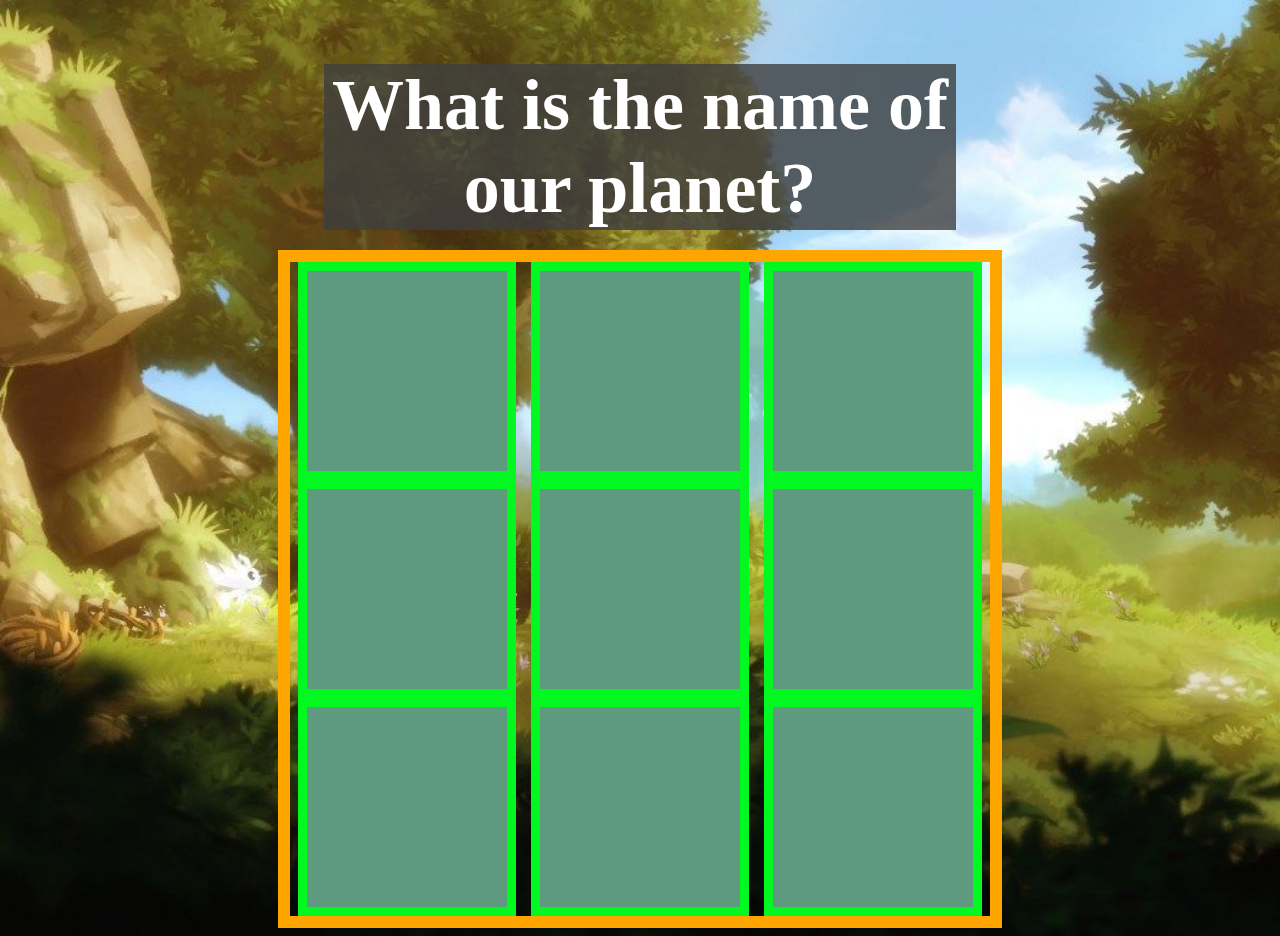
==== game.html @ cf01a5f8 "Put html for game in game.html" ====
<!DOCTYPE html>
<html lang="en">
<head>
  <meta charset="UTF-8">
  <meta http-equiv="X-UA-Compatible" content="IE=edge">
  <meta name="viewport" content="width=device-width, initial-scale=1.0">
  <link href="style.css" rel="stylesheet">
  <link rel="preconnect" href="https://fonts.googleapis.com">
  <link rel="preconnect" href="https://fonts.gstatic.com" crossorigin>
  <link href="https://fonts.googleapis.com/css2?family=Unica+One&display=swap" rel="stylesheet">
  <title>Whack a Fact</title>
</head>
<body class="background">
  <div id="game-elements">
    <h2 id="question">What is the name of our planet?</h2>
    <div id="timer"></div>
    <div class="boxes" style="width: 700px; border: 12px solid orange; margin: auto; display: flex; flex-flow: row wrap; place-content: space-around;">
      <div id="smallbox0"></div>
      <div id="smallbox1"></div>
      <div id="smallbox2"></div>
      <div id="smallbox3"></div>
      <div id="smallbox4"></div>
      <div id="smallbox5"></div>
      <div id="smallbox6"></div>
      <div id="smallbox7"></div>
      <div id="smallbox8"></div>
    </div>
  </div>
</body>
<script src ="/script/game.js"></script>
</html>
---- style.css ----
.background {
  background-color: black;
  margin-top: 5%;
  background-image: url(./images/forest.jpg);
  height:200%;
  background-position: center;
  background-repeat: no-repeat;
  background-size: cover;  
}

/************
MAIN MENU  
************/

#intro-screen {
  z-index: 999;
}

/* Game title */
h1 {
  /* color: #f89c54; */
  font-family: 'Unica One', cursive;
  text-align: center;
  font-size: 144px;
  margin: 2%;

  /* background: -webkit-linear-gradient(rgb(120, 224, 134), rgb(95, 95, 95)); */
  background: -webkit-linear-gradient(rgb(3, 247, 32), rgba(245, 111, 2, 0.856));
  -webkit-background-clip: text;
  -webkit-text-fill-color: transparent;
}
#logo {
  display: block;
  margin-left: auto;
  margin-right: auto;
  width:30%;
}
.intro-buttons {
  display:flex;
  width:400px;
  height:500px;
  margin:auto;
  flex-direction: column;
  justify-content:flex-start;
}
.intro-buttons button {
  /* width: 100px; */
  margin: 0 10px 0 10px;
  height: 55px;
  line-height: 55px;
  width: 300px;
  /* border: 9px solid hotpink; */
  font-size: 36px;
  color: white;
  background-color: rgb(62, 63, 63);
  opacity:0.8;
  text-align: center;
  display: flex;
  justify-content: center;
  margin-bottom: 25%;
}
.intro-buttons a {
  text-decoration:none;
}

/********
GAME AREA
********/

/* Question */
/* For cloud text: https://codepen.io/CameronFitzwilliam/pen/pamobO */
h2 {
  color: white;
  text-align: center; 
  font-size: 72px; 
  margin: auto;
  margin-top: 5%;
  background-color: rgb(62, 63, 63,0.8);
  width: 50%;
}
.boxes div {
  height: 200px;
  width: 200px;
  border: 9px solid rgb(3, 247, 32);
  font-size: 36px;
  color: white;
  background-color: rgb(95, 154, 128);
  text-align: center;
}

#menu {
  display: flex;
  flex-wrap: wrap;
  width: 300px;
  margin: auto;
}

#timer {
  /* color : #89CFF0; */
  color:rgb(221, 216, 216);
  background-color: rgb(62, 63, 63,0.8);
  font-size: 48px;
  font-weight: bold;

  text-align:center;
  margin: auto;
  width: 50%;
  /* padding: 10px; */
  margin-bottom:10px;
  margin-top: 20px;
}


.instruction-message {
  background-color:white;
  display:flex;
  justify-content:space-around;
  width:300px;
  margin:auto;
}
.instruction-message * {
  
  text-decoration-color: blue;
}
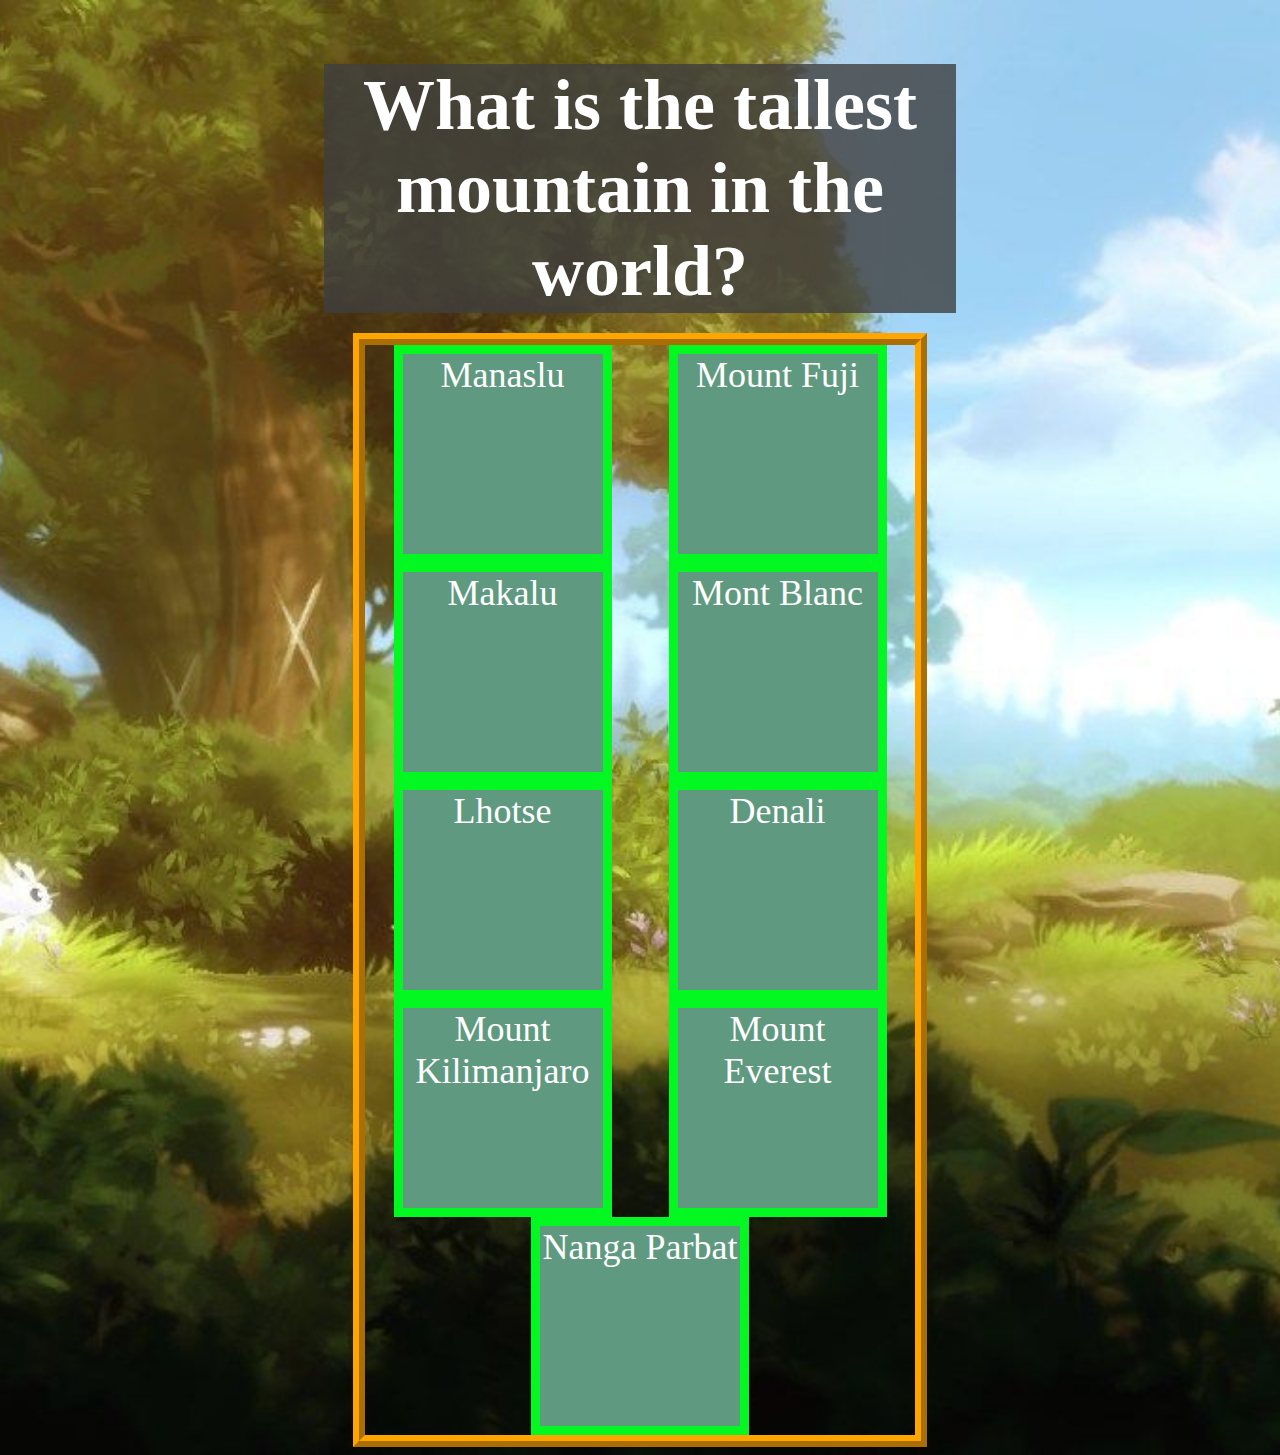
==== commit d92517ca: "adjusted border style and size  for boxes container" ====
--- a/game.html
+++ b/game.html
@@ -14,7 +14,7 @@
   <div id="game-elements">
     <h2 id="question">What is the name of our planet?</h2>
     <div id="timer"></div>
-    <div class="boxes" style="width: 700px; border: 12px solid orange; margin: auto; display: flex; flex-flow: row wrap; place-content: space-around;">
+    <div id="test" class="boxes" style="width: 550px; border: 12px ridge orange; margin: auto; display: flex; flex-flow: row wrap; place-content: space-around;">
       <div id="smallbox0"></div>
       <div id="smallbox1"></div>
       <div id="smallbox2"></div>
--- a/style.css
+++ b/style.css
@@ -1,18 +1,19 @@
 .background {
   background-color: black;
-  margin-top: 5%;
   background-image: url(./images/forest.jpg);
   height:200%;
+  margin-top: 5%;
   background-position: center;
   background-repeat: no-repeat;
   background-size: cover;  
+  cursor: url("./images/hammer.png"), default;
 }
 
 /************
 MAIN MENU  
 ************/
 
-#intro-screen {
+#main-menu {
   z-index: 999;
 }
 
@@ -35,7 +36,7 @@
   margin-right: auto;
   width:30%;
 }
-.intro-buttons {
+.menu-buttons {
   display:flex;
   width:400px;
   height:500px;
@@ -43,7 +44,7 @@
   flex-direction: column;
   justify-content:flex-start;
 }
-.intro-buttons button {
+.menu-buttons button {
   /* width: 100px; */
   margin: 0 10px 0 10px;
   height: 55px;
@@ -59,7 +60,7 @@
   justify-content: center;
   margin-bottom: 25%;
 }
-.intro-buttons a {
+.menu-buttons a {
   text-decoration:none;
 }
 
@@ -73,6 +74,7 @@
   color: white;
   text-align: center; 
   font-size: 72px; 
+  margin: 1%;
   margin: auto;
   margin-top: 5%;
   background-color: rgb(62, 63, 63,0.8);
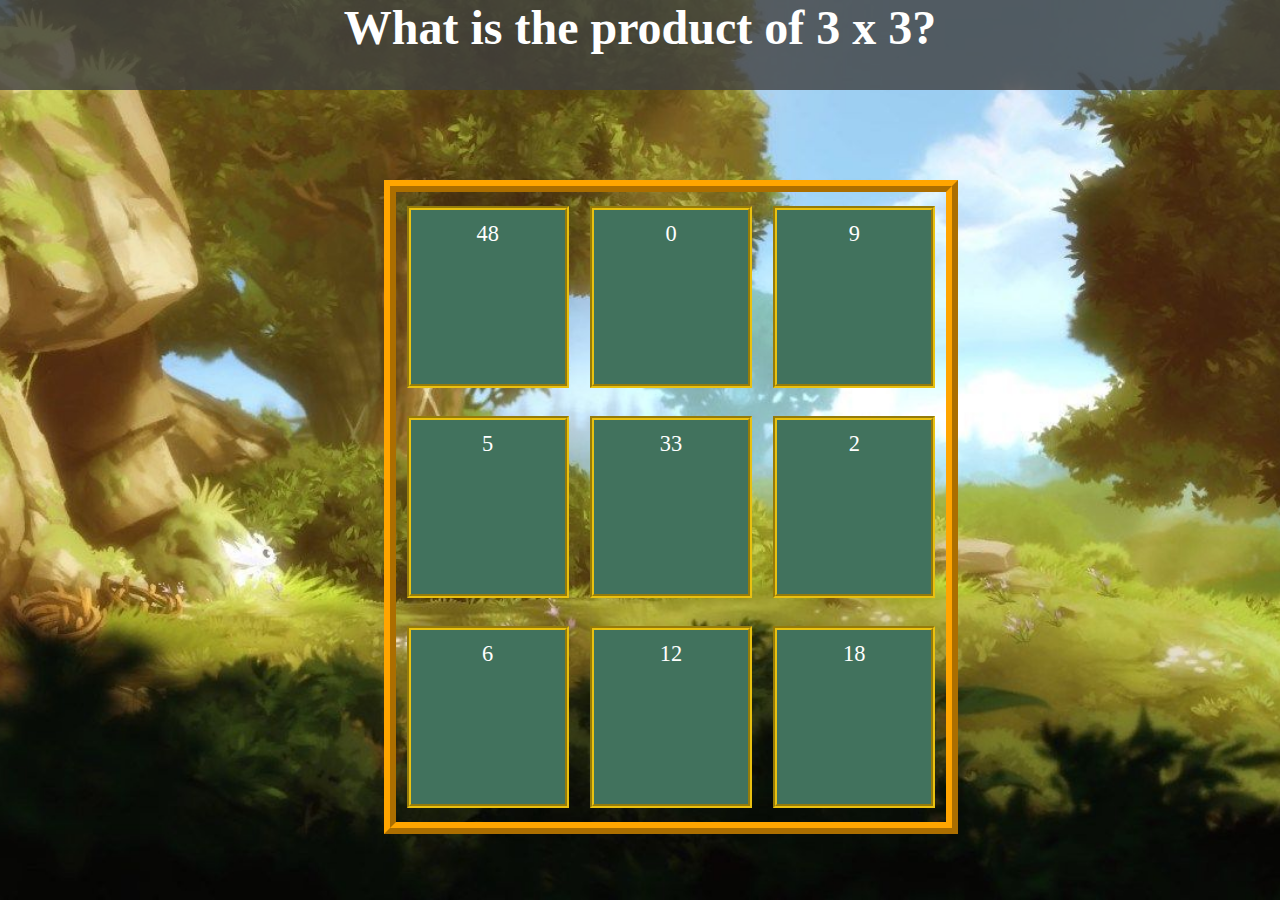
==== commit 276f410a: "Add div ID for game page" ====
--- a/game.html
+++ b/game.html
@@ -11,21 +11,23 @@
   <title>Whack a Fact</title>
 </head>
 <body class="background">
-  <div id="game-elements">
-    <h2 id="question">What is the name of our planet?</h2>
-    <div id="timer"></div>
-    <div id="test" class="boxes" style="width: 550px; border: 12px ridge orange; margin: auto; display: flex; flex-flow: row wrap; place-content: space-around;">
-      <div id="smallbox0"></div>
-      <div id="smallbox1"></div>
-      <div id="smallbox2"></div>
-      <div id="smallbox3"></div>
-      <div id="smallbox4"></div>
-      <div id="smallbox5"></div>
-      <div id="smallbox6"></div>
-      <div id="smallbox7"></div>
-      <div id="smallbox8"></div>
+  <div id="game-page">
+    <div id="game-elements">
+      <h2 id="question">What is the name of our planet?</h2>
+      <div id="timer"></div>
+      <div id="test" class="boxes" style="width: 550px; border: 12px ridge orange; margin: auto; display: flex; flex-flow: row wrap; place-content: space-around;">
+        <div id="smallbox0"></div>
+        <div id="smallbox1"></div>
+        <div id="smallbox2"></div>
+        <div id="smallbox3"></div>
+        <div id="smallbox4"></div>
+        <div id="smallbox5"></div>
+        <div id="smallbox6"></div>
+        <div id="smallbox7"></div>
+        <div id="smallbox8"></div>
+      </div>
     </div>
   </div>
 </body>
 <script src ="/script/game.js"></script>
-</html>+</html>
--- a/style.css
+++ b/style.css
@@ -1,11 +1,6 @@
 .background {
-  background-color: black;
-  background-image: url(./images/forest.jpg);
-  height:200%;
-  margin-top: 5%;
-  background-position: center;
-  background-repeat: no-repeat;
-  background-size: cover;  
+  background: url(images/forest.jpg) no-repeat center center fixed;
+  background-size: cover;
   cursor: url("./images/hammer.png"), default;
 }
 
@@ -22,9 +17,9 @@
   /* color: #f89c54; */
   font-family: 'Unica One', cursive;
   text-align: center;
-  font-size: 144px;
+  font-size: 750%;
   margin: 2%;
-
+  margin-bottom: 7.5%;
   /* background: -webkit-linear-gradient(rgb(120, 224, 134), rgb(95, 95, 95)); */
   background: -webkit-linear-gradient(rgb(3, 247, 32), rgba(245, 111, 2, 0.856));
   -webkit-background-clip: text;
@@ -38,30 +33,31 @@
 }
 .menu-buttons {
   display:flex;
-  width:400px;
-  height:500px;
+  width:100%;
+
   margin:auto;
   flex-direction: column;
-  justify-content:flex-start;
+  justify-content:center;
 }
 .menu-buttons button {
   /* width: 100px; */
-  margin: 0 10px 0 10px;
-  height: 55px;
-  line-height: 55px;
-  width: 300px;
+  margin: auto;
+  height: 5%;
+  /* line-height: 55px; */
+  width: 7.5em;
   /* border: 9px solid hotpink; */
-  font-size: 36px;
+  font-size: 225%;
   color: white;
   background-color: rgb(62, 63, 63);
   opacity:0.8;
   text-align: center;
   display: flex;
   justify-content: center;
-  margin-bottom: 25%;
+  margin-bottom: 6.25%;
 }
 .menu-buttons a {
   text-decoration:none;
+  cursor: url("./images/hammer.png"), default;
 }
 
 /********
@@ -73,22 +69,37 @@
 h2 {
   color: white;
   text-align: center; 
-  font-size: 72px; 
-  margin: 1%;
+  font-size: 48px; 
   margin: auto;
-  margin-top: 5%;
+  position: absolute;
+  top: 0;
+  left: 0;
   background-color: rgb(62, 63, 63,0.8);
-  width: 50%;
+  width: 100%;
+  height: 10%;
 }
+
+.boxes {
+  position: absolute;
+  top: 20%;
+  left: 30%;
+  height: 70%;
+}
+
+
+
 .boxes div {
-  height: 200px;
-  width: 200px;
-  border: 9px solid rgb(3, 247, 32);
+  height: 24%;
+  width: 24%;
+  border: 4px groove rgb(233, 193, 16);
+  padding: 2%;
   font-size: 36px;
   color: white;
-  background-color: rgb(95, 154, 128);
+  background-color: rgb(65, 114, 93);
   text-align: center;
+  font-size: 1.75vw;
 }
+
 
 #menu {
   display: flex;
@@ -103,13 +114,35 @@
   background-color: rgb(62, 63, 63,0.8);
   font-size: 48px;
   font-weight: bold;
-
+  position: absolute;
+  left: 0;
+  top: 10%;
   text-align:center;
   margin: auto;
+  width: 100%;
+  /* padding: 20px;
+  margin-bottom:10px;
+  margin-top: 20px; */
+}
+
+#end-results  {
+  position: absolute;
+  bottom: 50%;
+  left: 25%;
+  color: white;
+  background-color: rgba(62,63,63,0.8);
+
+  margin: auto;
   width: 50%;
-  /* padding: 10px; */
-  margin-bottom:10px;
-  margin-top: 20px;
+  text-align: center;
+  font-size: 350%;
+}
+
+#end-results button {
+  background-color: rgb(62, 63, 63);
+  width: 50%;
+  color: white;
+  font-size: 75%;
 }
 
 
@@ -124,3 +157,37 @@
   
   text-decoration-color: blue;
 }
+
+/********
+Settings
+********/
+.settings-background {
+  background: url(images/forest.jpg) no-repeat center center fixed;
+  background-size: cover;
+  height:100%;
+}
+#content-box {
+  background-color:  rgb(62, 63, 63,0.8);
+  /* display:block; */
+  /* width:80%;   */
+  height:70vh;
+  border: 12px ridge orange;
+}
+
+.page-titles {
+  display:block;
+  width:100px;
+  font-size: 40px;
+  margin-left:10%;
+  color:rgb(17, 117, 47);
+  margin-bottom: 5px;
+}
+
+/*********
+Instructions
+**********/
+#instructions-message {
+  color:rgb(214, 209, 209);
+  font-size:30px;
+  margin: 0 10px 0 10px;
+}
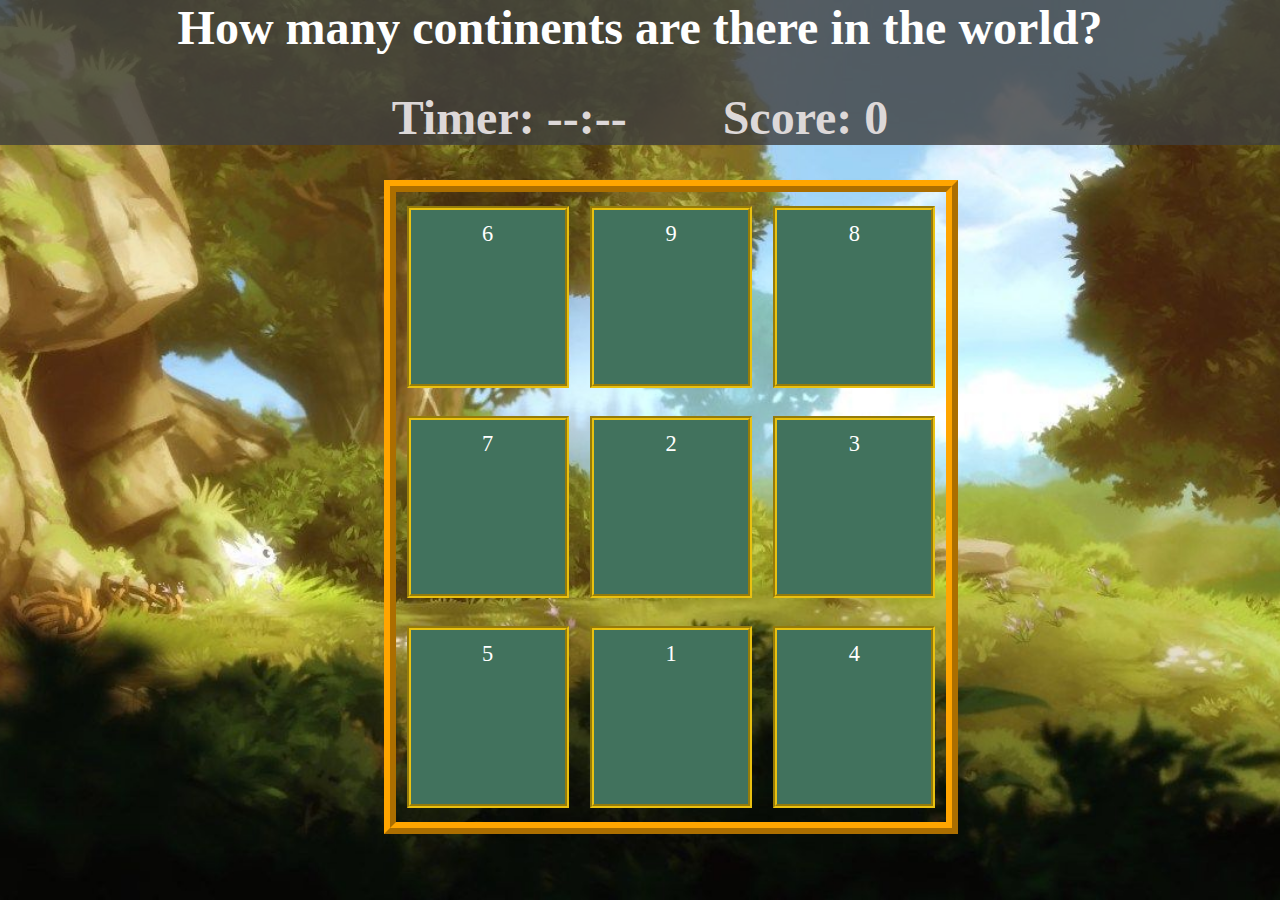
==== commit 8a01b50a: "updated timer portion of html to have default string" ====
--- a/game.html
+++ b/game.html
@@ -14,7 +14,7 @@
   <div id="game-page">
     <div id="game-elements">
       <h2 id="question">What is the name of our planet?</h2>
-      <div id="timer"></div>
+      <div id="timer">Timer: --:--&nbsp;&nbsp;&nbsp;&nbsp;&nbsp;&nbsp;&nbsp;&nbsp;Score: 0</div>
       <div id="test" class="boxes" style="width: 550px; border: 12px ridge orange; margin: auto; display: flex; flex-flow: row wrap; place-content: space-around;">
         <div id="smallbox0"></div>
         <div id="smallbox1"></div>
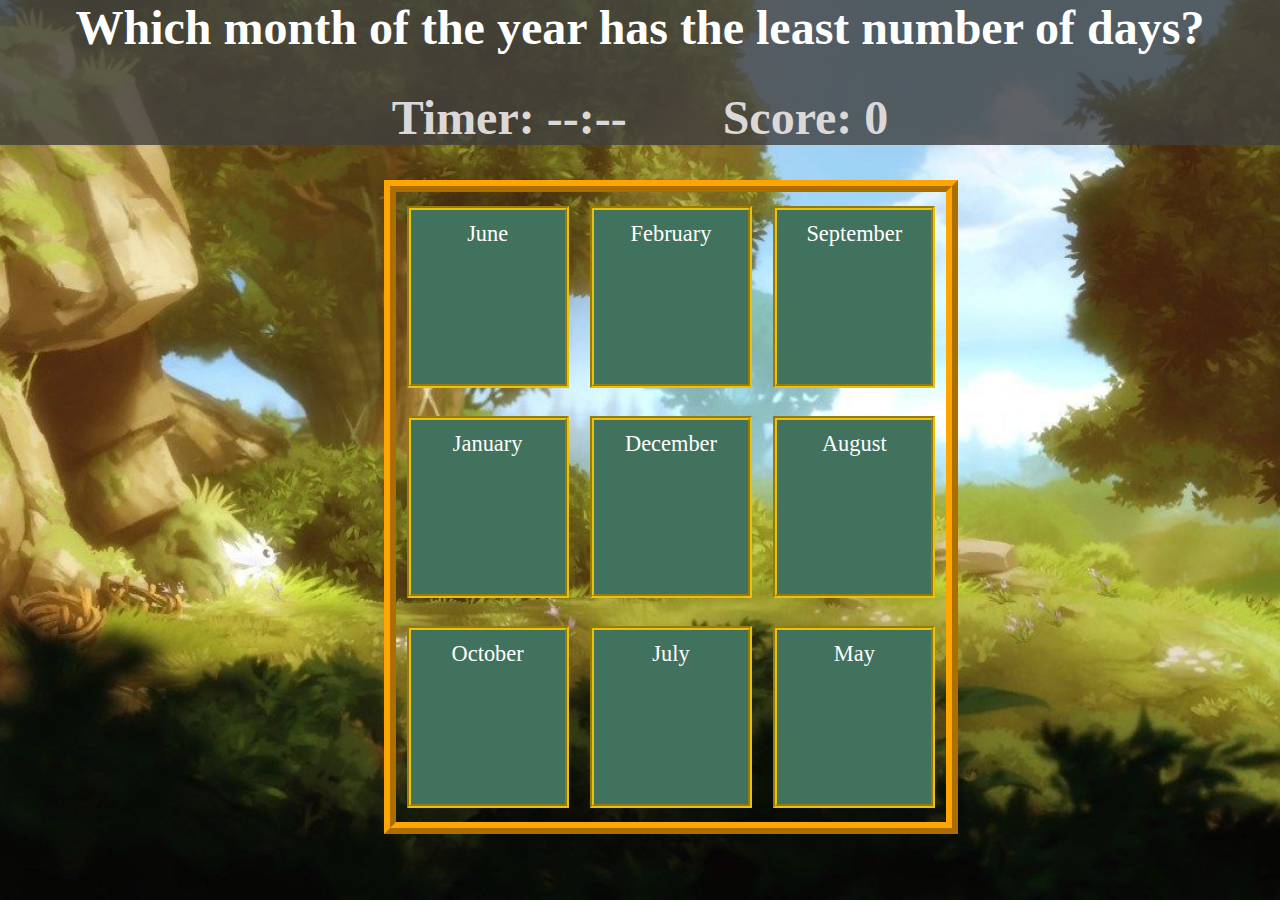
==== commit 37ff49b0: "changed paths from absolute to relative in order to properly submit game to itch.io for game jam sub" ====
--- a/game.html
+++ b/game.html
@@ -29,5 +29,5 @@
     </div>
   </div>
 </body>
-<script src ="/script/game.js"></script>
+<script src ="script/game.js"></script>
 </html>
--- a/style.css
+++ b/style.css
@@ -1,3 +1,8 @@
+body {
+  width: 100%;
+  margin: auto;
+}
+
 .background {
   background: url(images/forest.jpg) no-repeat center center fixed;
   background-size: cover;
@@ -166,13 +171,6 @@
   background-size: cover;
   height:100%;
 }
-#content-box {
-  background-color:  rgb(62, 63, 63,0.8);
-  /* display:block; */
-  /* width:80%;   */
-  height:70vh;
-  border: 12px ridge orange;
-}
 
 .page-titles {
   display:block;
@@ -191,3 +189,39 @@
   font-size:30px;
   margin: 0 10px 0 10px;
 }
+
+.main-return {
+  display:block;
+  /* position:absolute; */
+  margin:auto;
+  margin-top:-50px;
+  background-color: rgb(118, 118, 228);
+  font-size:20px;
+  text-decoration: none;
+  font-family:'Lucida Sans', 'Lucida Sans Regular', 'Lucida Grande', 'Lucida Sans Unicode', Geneva, Verdana, sans-serif
+}
+
+#content-box {
+  background-color:  rgb(62, 63, 63,0.8);
+  /* display:block; */
+  /* width:80%;   */
+  height:70vh;
+  border: 12px ridge orange;
+}
+
+/*************
+Responsiveness
+*************/
+
+@media only screen and (max-width: 320px){
+  body {
+
+    margin: auto;
+  }
+
+  h1 {
+    width: 50%;
+    font-size: 375%;
+    margin: auto;
+  }
+} 
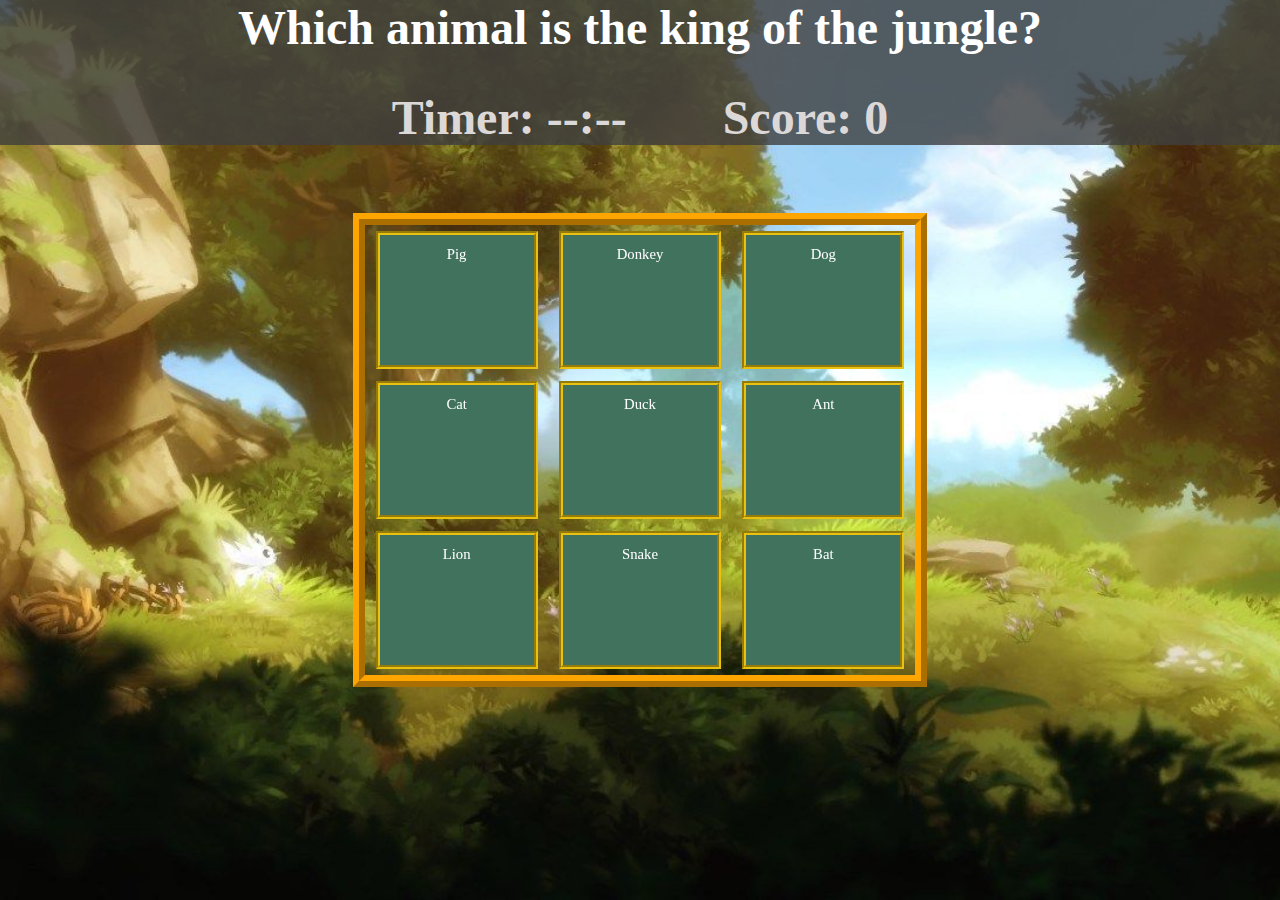
==== commit 34e2ed51: "tidied up code and formatted styles for publishing" ====
--- a/game.html
+++ b/game.html
@@ -1,21 +1,24 @@
 <!DOCTYPE html>
 <html lang="en">
+
 <head>
   <meta charset="UTF-8">
   <meta http-equiv="X-UA-Compatible" content="IE=edge">
   <meta name="viewport" content="width=device-width, initial-scale=1.0">
-  <link href="style.css" rel="stylesheet">
+  <link href="styles.css" rel="stylesheet">
   <link rel="preconnect" href="https://fonts.googleapis.com">
   <link rel="preconnect" href="https://fonts.gstatic.com" crossorigin>
   <link href="https://fonts.googleapis.com/css2?family=Unica+One&display=swap" rel="stylesheet">
   <title>Whack a Fact</title>
 </head>
+
 <body class="background">
   <div id="game-page">
     <div id="game-elements">
       <h2 id="question">What is the name of our planet?</h2>
       <div id="timer">Timer: --:--&nbsp;&nbsp;&nbsp;&nbsp;&nbsp;&nbsp;&nbsp;&nbsp;Score: 0</div>
-      <div id="test" class="boxes" style="width: 550px; border: 12px ridge orange; margin: auto; display: flex; flex-flow: row wrap; place-content: space-around;">
+      <div id="test" class="boxes"
+        style="width: 550px; border: 12px ridge orange; margin: auto; display: flex; flex-flow: row wrap; place-content: space-around;">
         <div id="smallbox0"></div>
         <div id="smallbox1"></div>
         <div id="smallbox2"></div>
@@ -29,5 +32,6 @@
     </div>
   </div>
 </body>
-<script src ="script/game.js"></script>
-</html>
+<script src="scripts/game.js"></script>
+
+</html>--- a/styles.css
+++ b/styles.css
@@ -0,0 +1,230 @@
+body {
+  width: 100%;
+  margin: auto;
+  font-family: Lucida Sans;
+}
+
+.background {
+  background: url(images/forest.jpg) no-repeat center center fixed;
+  background-size: cover;
+  cursor: url("./images/hammer.png"), default;
+}
+
+/************
+MAIN MENU  
+************/
+
+#main-menu {
+  z-index: 999;
+}
+
+/* Game title */
+h1 {
+  font-family: "Unica One", cursive;
+  text-align: center;
+  font-size: 750%;
+  margin: 2%;
+  margin-bottom: 7.5%;
+  background: -webkit-linear-gradient(
+    rgb(3, 247, 32),
+    rgba(245, 111, 2, 0.856)
+  );
+  -webkit-background-clip: text;
+  -webkit-text-fill-color: transparent;
+}
+#logo {
+  display: block;
+  margin-left: auto;
+  margin-right: auto;
+  width: 30%;
+}
+.menu-buttons {
+  display: flex;
+  width: 100%;
+
+  margin: auto;
+  flex-direction: column;
+  justify-content: center;
+}
+.menu-buttons button {
+  margin: auto;
+  height: 5%;
+  width: 7.5em;
+  font-size: 225%;
+  color: white;
+  background-color: rgb(62, 63, 63);
+  opacity: 0.8;
+  text-align: center;
+  display: flex;
+  justify-content: center;
+  margin-bottom: 6.25%;
+}
+.menu-buttons a {
+  text-decoration: none;
+  cursor: url("images/hammer.png"), default;
+}
+
+/********
+GAME AREA
+********/
+
+/* Question */
+/* For cloud text: https://codepen.io/CameronFitzwilliam/pen/pamobO */
+h2 {
+  color: white;
+  text-align: center;
+  font-size: 48px;
+  margin: auto;
+  position: absolute;
+  top: 0;
+  left: 0;
+  background-color: rgb(62, 63, 63, 0.8);
+  width: 100%;
+  height: 10%;
+}
+
+.boxes {
+  position: fixed;
+  top: 50%;
+  left: 50%;
+  transform: translate(-50%, -50%);
+  height: 50%;
+}
+
+.boxes div {
+  height: 24%;
+  width: 24%;
+  border: 4px groove rgb(233, 193, 16);
+  padding: 2%;
+  color: white;
+  background-color: rgb(65, 114, 93);
+  text-align: center;
+  font-size: 1.15vw;
+  word-wrap: break-word;
+}
+
+#menu {
+  display: flex;
+  flex-wrap: wrap;
+  width: 300px;
+  margin: auto;
+}
+
+#timer {
+  color: rgb(221, 216, 216);
+  background-color: rgb(62, 63, 63, 0.8);
+  font-size: 48px;
+  font-weight: bold;
+  position: absolute;
+  left: 0;
+  top: 10%;
+  text-align: center;
+  margin: auto;
+  width: 100%;
+}
+
+#end-results {
+  color: white;
+  background-color: rgba(62, 63, 63, 0.8);
+  margin: auto;
+  width: 50%;
+  height: 50%;
+  text-align: center;
+  font-size: 350%;
+  position: fixed;
+  top: 50%;
+  left: 50%;
+  transform: translate(-50%, -50%);
+}
+
+#end-results button {
+  background-color: rgb(62, 63, 63);
+  width: 50%;
+  color: white;
+  font-size: 75%;
+}
+
+.instruction-message {
+  background-color: white;
+  display: flex;
+  justify-content: space-around;
+  width: 300px;
+  margin: auto;
+}
+.instruction-message * {
+  text-decoration-color: blue;
+  text-align: center;
+}
+
+/********
+Settings
+********/
+.settings-background {
+  background: url(images/forest.jpg) no-repeat center center fixed;
+  background-size: cover;
+  height: 100%;
+}
+
+.page-titles {
+  font-family: "Unica One", cursive;
+  text-align: center;
+  font-size: 500%;
+  margin: 2%;
+  background: -webkit-linear-gradient(
+    rgb(3, 247, 32),
+    rgba(245, 111, 2, 0.856)
+  );
+  -webkit-background-clip: text;
+  -webkit-text-fill-color: transparent;
+}
+
+/*********
+Instructions
+**********/
+#instructions-message {
+  color: rgb(214, 209, 209);
+  font-size: 30px;
+  margin: 0 10px 0 10px;
+}
+
+p#instructions-message {
+  text-align: center;
+}
+
+.main-return {
+  margin: auto;
+  background-color: rgb(118, 118, 228);
+  font-size: 20px;
+  text-decoration: none;
+  font-family: "Lucida Sans", "Lucida Sans Regular", "Lucida Grande",
+    "Lucida Sans Unicode", Geneva, Verdana, sans-serif;
+  color: white;
+}
+
+#content-box {
+  display: flex;
+  flex-direction: column;
+  justify-content: center;
+  align-items: center;
+  background-color: rgb(62, 63, 63, 0.8);
+  height: 40vh;
+  border: 12px ridge orange;
+  margin: auto;
+  width: 80%;
+}
+
+/*************
+Responsiveness
+*************/
+
+@media only screen and (max-width: 320px) {
+  body {
+    margin: auto;
+  }
+
+  h1 {
+    width: 50%;
+    font-size: 375%;
+    margin: auto;
+  }
+}
